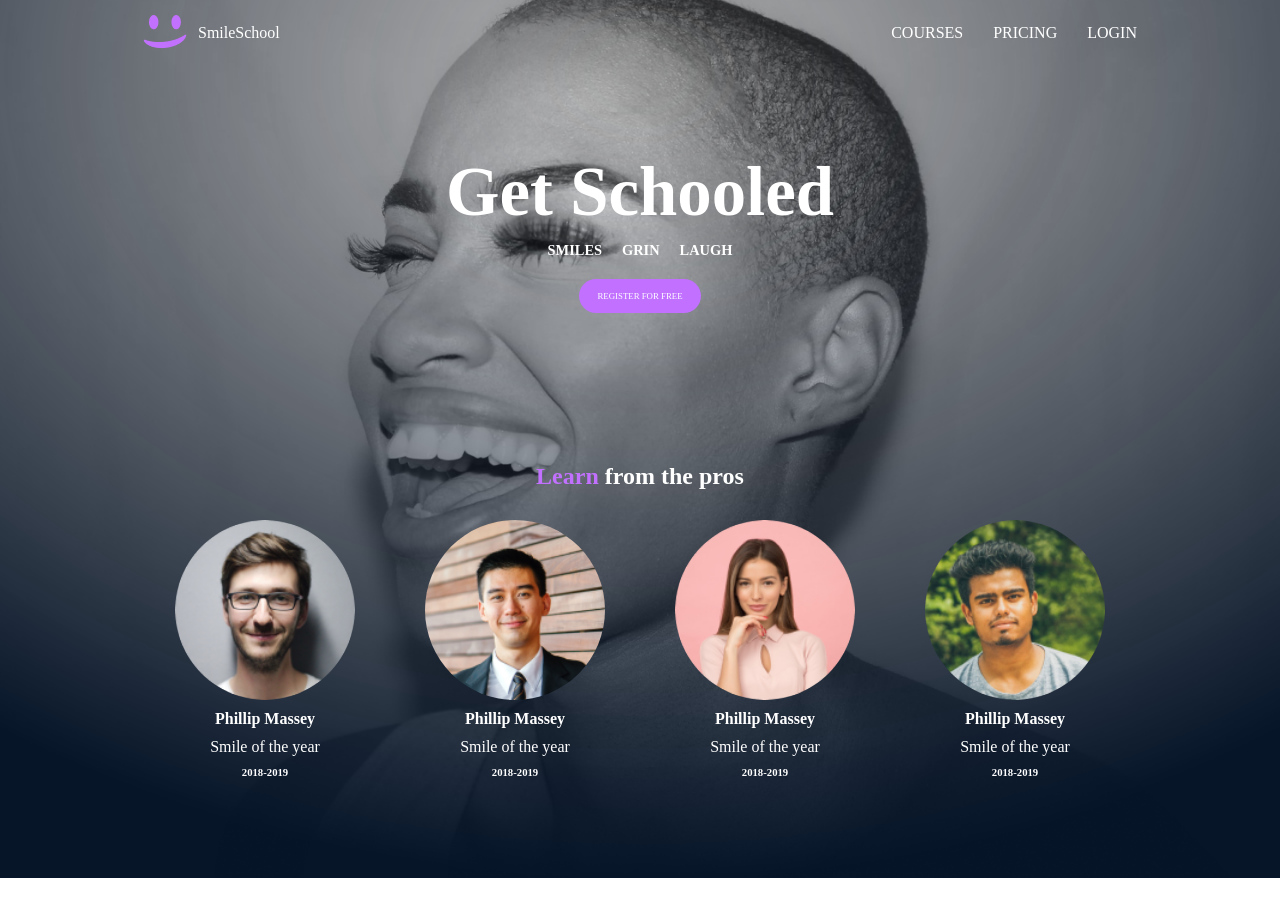
==== css_advanced/index.html @ 63e1387d "styles and header added" ====
<!DOCTYPE html>
<html lang="en">
<head>
    <meta charset="UTF-8">
    <meta name="viewport" content="width=device-width, initial-scale=1.0">
    <title>Document</title>
    <link rel="stylesheet" href="styles.css">
</head>
<body>
    <header class="banner">
        <nav class="navBar">
        <div class="logoIcon">
            <img src="./images/smile.png" alt="">
            <span class="logoWord">SmileSchool</span>
        </div>
        <div >
            <ul class="navItem">
                <li>COURSES</li>
                <li>PRICING</li>
                <li>LOGIN</li>
            </ul>
        </div>
    </nav>
    <div class="cta">
        <h1>Get Schooled</h1>
        <div class="ctaChild">
            <h3>SMILES</h3>
            <h3>GRIN</h3>
            <h3>LAUGH</h3>
        </div>
        <a href="/">REGISTER FOR FREE</a>
    </div>
    <div class="testimonials">
        <h2><span class="LearnSpan">Learn</span> from the pros</h2>
        <div class="imageTestimonials">
            <div class="test">
                <img src="./images/1.png" alt="">
                <h4>Phillip Massey</h4>
                <p>Smile of the year</p>
                <h6>2018-2019</h6>
            </div>
             <div class="test">
                <img src="./images/2.png" alt="">
                <h4>Phillip Massey</h4>
                <p>Smile of the year</p>
                <h6>2018-2019</h6>
             </div>
             <div class="test">
                <img src="./images/3.png" alt="">
                <h4>Phillip Massey</h4>
                <p>Smile of the year</p>
                <h6>2018-2019</h6>
             </div>
             <div class="test">
                <img src="./images/4.png" alt="">
                <h4>Phillip Massey</h4>
                <p>Smile of the year</p>
                <h6>2018-2019</h6>
             </div>
        </div>
    </div>
    </header>
</body>
</html>
---- css_advanced/styles.css ----
*{
    box-sizing: border-box;
    padding: 0;
    margin: 0;
}
.banner{
    background: url(./images/Object.png);
    height: 100%;
    background-position: top;
    background-size: cover;
    padding-bottom: 100px;
}
.navBar{
    width: 80%;
    margin: 0 auto;
    display: flex;
    padding: 15px;
    justify-content: space-between;
    align-items: center;
    color: white;
}
.navItem{
    display: flex;
    align-items: center;
    gap: 30px;
    list-style: none;
}
.logoIcon{
    display: flex;
    align-items: center;
    gap: 10px;
}
.logoWord{
    font-family: ;
}
.cta{
    display: flex;
    flex-direction: column;
    align-items: center;
    color: white;
    gap: 10px;
    margin-top: 87px;
}
.ctaChild{
    display: flex;
    gap: 20px;
    margin-bottom: 10px;
}
.cta h1{
    font-size: 4.3rem;
    font-weight: bolder;
}
.cta h3{
    font-size: 0.9rem;
}
.cta a{
    text-decoration: none;
    background-color: hsla(274, 100%, 72%, 1);
    color: white;
    padding:12px 18px;
    border-radius: 30px;
    font-size: 0.55rem;
}
.testimonials{
    display: flex;
    flex-direction: column;
    align-items: center;
    justify-content: center;
    margin-top: 150px;
}
.imageTestimonials{
    display: flex;
    align-items: center;
    justify-content: center;
    gap: 70px;
}
.test{
    display: flex;
    flex-direction: column;
    color: white;
    align-items: center;
    justify-content: space-between;
    gap: 10px;
}
.test img{
    width: 180px;
    border-radius: 50%;
}
.testimonials h2{
    margin-bottom: 30px;
    color: white;
}
.LearnSpan{
    color: hsla(274, 100%, 72%, 1);
}
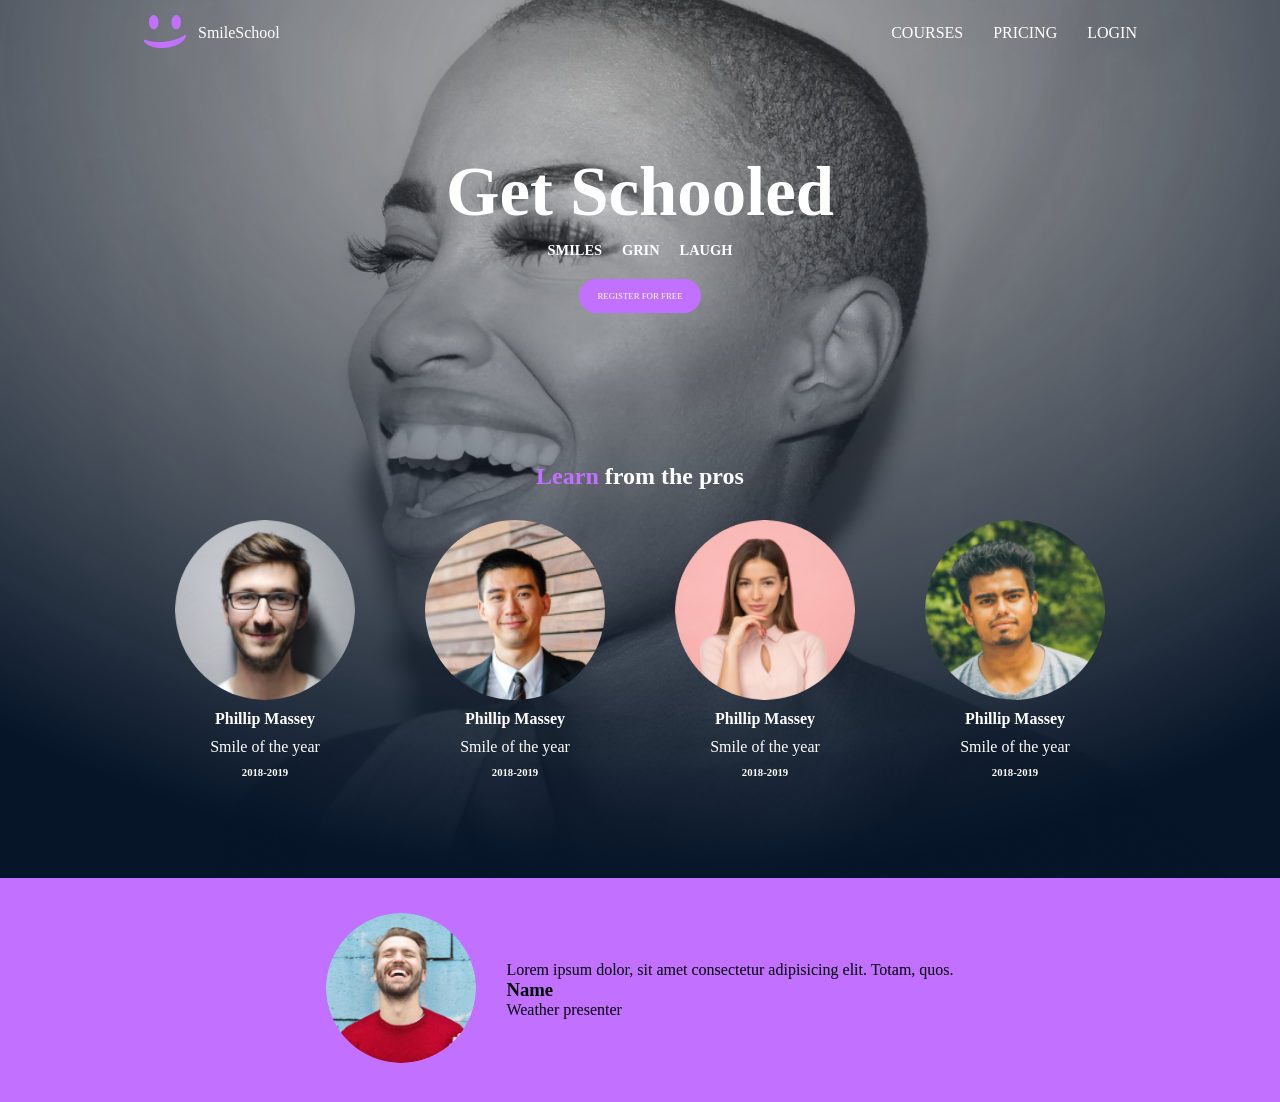
==== commit bd5eeb22: "styles and header added" ====
--- a/css_advanced/index.html
+++ b/css_advanced/index.html
@@ -60,5 +60,19 @@
         </div>
     </div>
     </header>
+    <main>
+        <section style="background-color: hsla(274, 100%, 72%, 1);">
+            <div class="quotes">
+                <div>
+                    <img src="./images/5.png" alt="">
+                </div>
+                <div>
+                    <blockquote>Lorem ipsum dolor, sit amet consectetur adipisicing elit. Totam, quos.</blockquote>
+                    <h3>Name</h3>
+                    <p>Weather presenter</p>
+                </div>
+            </div>
+        </section>
+    </main>
 </body>
 </html>
--- a/css_advanced/styles.css
+++ b/css_advanced/styles.css
@@ -93,3 +93,18 @@
 .LearnSpan{
     color: hsla(274, 100%, 72%, 1);
 }
+.quotes{
+    width: 90%;
+    margin: 0 auto;
+    display: flex;
+    align-items: center;
+    justify-content: center;
+    gap: 30px;
+    padding-top: 35px;
+    padding-bottom: 35px;
+}
+.quotes img{
+    width: 150px;
+    height: 150px;
+    border-radius: 50%;
+}
